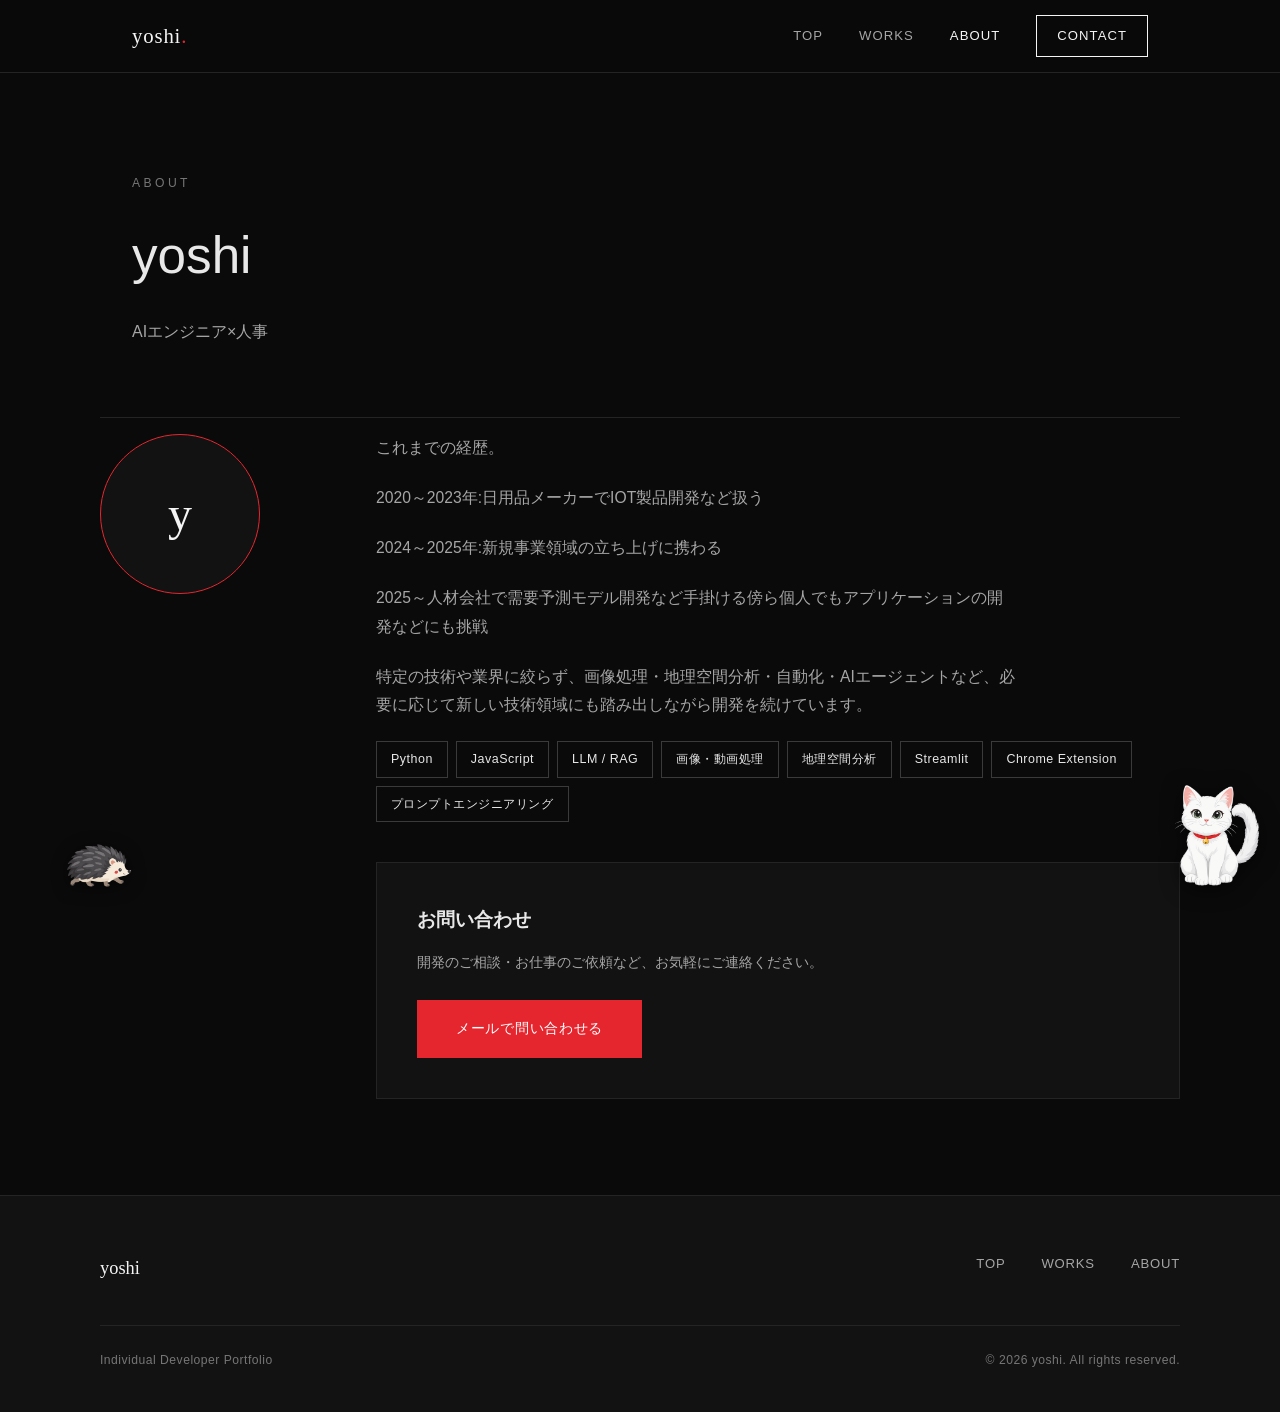
==== about.html @ 1ccfeecd "Redesign: black/white/red theme, cat intro animation, resident cat and walking hedgehog Co-Authored-" ====
<!DOCTYPE html>
<html lang="ja">
<head>
  <meta charset="UTF-8">
  <meta name="viewport" content="width=device-width, initial-scale=1.0">
  <title>About | yoshi Portfolio</title>
  <meta name="description" content="個人開発者yoshiのプロフィール。Web制作からAI/LLM活用ツール、デスクトップアプリ、ブラウザ拡張機能まで、企画から配布までを一人で担当。">
  <meta property="og:type" content="profile">
  <meta property="og:site_name" content="yoshi Portfolio">
  <meta property="og:title" content="About | yoshi Portfolio">
  <meta property="og:description" content="個人開発者yoshiのプロフィール。企画・設計・実装・配布までを一人で担当しています。">
  <meta property="og:locale" content="ja_JP">
  <meta name="twitter:card" content="summary">
  <link rel="icon" type="image/svg+xml" href="assets/favicon.svg">
  <script>try{if(!sessionStorage.getItem('introSeen')&&!matchMedia('(prefers-reduced-motion: reduce)').matches)document.documentElement.classList.add('intro-pending')}catch(e){}</script>
  <link rel="stylesheet" href="assets/style.css">
  <script defer src="assets/main.js"></script>
</head>
<body>

<header>
  <div class="header-inner">
    <a href="index.html" class="logo">yoshi<span class="dot">.</span></a>
    <button class="nav-burger" type="button" aria-label="メニューを開く" aria-expanded="false" aria-controls="site-nav">
      <span></span><span></span>
    </button>
    <nav id="site-nav">
      <a href="index.html" class="nav-link">Top</a>
      <a href="works.html" class="nav-link">Works</a>
      <a href="about.html" class="nav-link active">About</a>
      <a href="about.html#contact" class="nav-cta">Contact</a>
    </nav>
  </div>
</header>

<section class="page-head">
  <div class="eyebrow">About</div>
  <h1>yoshi</h1>
  <p>AIエンジニア×人事</p>
</section>

<section class="about-section">
  <div class="about-inner">
    <div>
      <div class="avatar">y</div>
    </div>
    <div class="about-body">
      <p>これまでの経歴。</p>
      <p>2020～2023年:日用品メーカーでIOT製品開発など扱う</p>
      <p>2024～2025年:新規事業領域の立ち上げに携わる</p>
      <p>2025～人材会社で需要予測モデル開発など手掛ける傍ら個人でもアプリケーションの開発などにも挑戦</p>

      <p>特定の技術や業界に絞らず、画像処理・地理空間分析・自動化・AIエージェントなど、必要に応じて新しい技術領域にも踏み出しながら開発を続けています。</p>

      <div class="skill-row">
        <span class="skill">Python</span>
        <span class="skill">JavaScript</span>
        <span class="skill">LLM / RAG</span>
        <span class="skill">画像・動画処理</span>
        <span class="skill">地理空間分析</span>
        <span class="skill">Streamlit</span>
        <span class="skill">Chrome Extension</span>
        <span class="skill">プロンプトエンジニアリング</span>
      </div>

      <div class="contact-box" id="contact">
        <h3>お問い合わせ</h3>
        <p>開発のご相談・お仕事のご依頼など、お気軽にご連絡ください。</p>
        <a href="mailto:blightlight837@gmail.com" class="btn btn-dark">メールで問い合わせる</a>
      </div>
    </div>
  </div>
</section>

<footer>
  <div class="footer-inner">
    <a href="index.html" class="footer-logo">yoshi</a>
    <nav class="footer-nav">
      <a href="index.html">Top</a>
      <a href="works.html">Works</a>
      <a href="about.html">About</a>
    </nav>
  </div>
  <div class="footer-bottom">
    <span>Individual Developer Portfolio</span>
    <span>&copy; 2026 yoshi. All rights reserved.</span>
  </div>
</footer>

</body>
</html>
---- assets/style.css ----
/* ===== RESET & BASE ===== */
*, *::before, *::after { box-sizing: border-box; margin: 0; padding: 0; }

:root {
  /* Dark theme: --black is the strongest foreground, --paper the page background */
  --black:   #f5f5f5;
  --ink:     #e8e8e8;
  --gray-9:  #d0d0d0;
  --gray-6:  #a6a6a6;
  --gray-4:  #767676;
  --gray-2:  #3a3a3a;
  --gray-1:  #222222;
  --paper:   #0a0a0a;
  --bg:      #121212;
  --line:    #242424;
  --accent:  #e5262f;
  --accent-d:#b81c24;
  color-scheme: dark;
}

html { scroll-behavior: smooth; }

body {
  font-family: 'Helvetica Neue', 'Hiragino Kaku Gothic ProN', 'Noto Sans JP', Meiryo, sans-serif;
  color: var(--ink);
  background: var(--paper);
  line-height: 1.8;
  -webkit-font-smoothing: antialiased;
}

a { color: inherit; text-decoration: none; }
img, video { display: block; max-width: 100%; }
ul { list-style: none; }
.serif { font-family: 'Times New Roman', 'Yu Mincho', 'Hiragino Mincho ProN', serif; }

:focus-visible { outline: 2px solid var(--accent); outline-offset: 3px; }
::selection { background: var(--accent); color: #fff; }

/* ===== SCROLL REVEAL ===== */
.js .reveal { opacity: 0; transform: translateY(24px); transition: opacity .7s ease, transform .7s ease; }
.js .reveal.is-visible { opacity: 1; transform: none; }
@media (prefers-reduced-motion: reduce) {
  html { scroll-behavior: auto; }
  .js .reveal { opacity: 1; transform: none; transition: none; }
  *, *::before, *::after { animation-duration: .01ms !important; transition-duration: .01ms !important; }
}

/* ===== HEADER ===== */
header {
  position: sticky; top: 0; z-index: 100;
  background: rgba(10,10,10,.82);
  backdrop-filter: blur(8px);
  border-bottom: 1px solid var(--line);
}
.header-inner {
  max-width: 1080px; margin: 0 auto; padding: 0 32px;
  height: 72px; display: flex; align-items: center; justify-content: space-between;
}
.logo {
  font-family: 'Times New Roman', serif; font-size: 1.3rem; letter-spacing: .04em;
  color: var(--black);
}
.logo .dot { color: var(--accent); }
nav { display: flex; gap: 36px; align-items: center; }
nav a.nav-link { font-size: .82rem; letter-spacing: .08em; color: var(--gray-6); text-transform: uppercase; transition: color .2s; }
nav a.nav-link:hover, nav a.nav-link.active { color: var(--black); }
nav .nav-cta { border: 1px solid var(--black); color: var(--black); padding: 8px 20px; font-size: .82rem; letter-spacing: .08em; text-transform: uppercase; transition: all .2s; }
nav .nav-cta:hover { background: var(--accent); border-color: var(--accent); color: #fff; }

/* Hamburger (mobile only) */
.nav-burger {
  display: none; background: none; border: 0; cursor: pointer;
  width: 40px; height: 40px; padding: 8px;
  flex-direction: column; justify-content: center; gap: 7px;
}
.nav-burger span { display: block; height: 1.5px; width: 100%; background: var(--black); transition: transform .25s ease, opacity .2s ease; }
.nav-open .nav-burger span:first-child { transform: translateY(4.25px) rotate(45deg); }
.nav-open .nav-burger span:last-child { transform: translateY(-4.25px) rotate(-45deg); }

/* ===== HERO (index) ===== */
.hero { max-width: 1080px; margin: 0 auto; padding: 120px 32px 96px; border-bottom: 1px solid var(--line); }
.hero .eyebrow { font-size: .76rem; letter-spacing: .28em; text-transform: uppercase; color: var(--gray-4); margin-bottom: 26px; }
.hero h1 { font-size: clamp(2.1rem, 5.5vw, 3.6rem); font-weight: 400; line-height: 1.35; margin-bottom: 28px; max-width: 760px; }
.hero h1 b { font-weight: 700; color: var(--accent); }
.hero p { max-width: 560px; color: var(--gray-6); font-size: 1rem; margin-bottom: 40px; }
.hero-actions { display: flex; gap: 18px; flex-wrap: wrap; }

/* ===== BUTTONS ===== */
.btn { display: inline-block; font-size: .9rem; letter-spacing: .05em; padding: 15px 38px; transition: all .2s; border: 1px solid var(--black); }
.btn-dark { background: var(--accent); border-color: var(--accent); color: #fff; }
.btn-dark:hover { background: var(--accent-d); border-color: var(--accent-d); transform: translateY(-2px); }
.btn-outline { background: transparent; color: var(--black); }
.btn-outline:hover { background: var(--black); color: var(--paper); transform: translateY(-2px); }

/* ===== PAGE HEAD (works / about / detail) ===== */
.page-head { max-width: 1080px; margin: 0 auto; padding: 100px 32px 70px; border-bottom: 1px solid var(--line); }
.page-head .eyebrow { font-size: .76rem; letter-spacing: .28em; text-transform: uppercase; color: var(--gray-4); margin-bottom: 26px; }
.page-head h1 { font-size: clamp(2rem, 5vw, 3.2rem); font-weight: 400; line-height: 1.35; margin-bottom: 28px; }
.page-head h1 b { font-weight: 700; color: var(--accent); }
.page-head p { max-width: 620px; color: var(--gray-6); font-size: 1rem; }

/* ===== WORK GRID (works.html / index excerpt) ===== */
.work-grid-section { padding: 64px 32px 100px; }
.work-grid-inner { max-width: 1080px; margin: 0 auto; }
.work-grid {
  display: grid; grid-template-columns: repeat(3, 1fr); gap: 48px 32px;
}
.work-card { display: block; }
.work-card .visual { margin-bottom: 22px; transition: border-color .3s ease; }
.work-card:hover .visual { border-color: var(--accent); }
.work-card .tag-line { font-size: .76rem; letter-spacing: .14em; text-transform: uppercase; color: var(--accent); margin-bottom: 10px; }
.work-card h3 { font-size: 1.12rem; font-weight: 700; margin-bottom: 10px; letter-spacing: .01em; }
.work-card h3::after { content: '\2192'; display: inline-block; margin-left: 8px; opacity: 0; transform: translateX(-6px); transition: opacity .25s ease, transform .25s ease; }
.work-card:hover h3::after, .work-card:focus-visible h3::after { opacity: 1; transform: none; }
.work-card .desc { color: var(--gray-6); font-size: .88rem; margin-bottom: 14px; }
.work-card .tech-row { display: flex; flex-wrap: wrap; gap: 6px; }

/* ===== VISUAL (abstract patterns + photo) ===== */
.visual {
  aspect-ratio: 4 / 3; background: var(--bg); border: 1px solid var(--line);
  position: relative; overflow: hidden;
  display: flex; align-items: flex-end; justify-content: flex-start;
}
.visual .num {
  position: relative; z-index: 1; font-family: 'Times New Roman', serif;
  font-size: clamp(2.6rem, 6vw, 3.6rem); line-height: 1; padding: 20px 24px;
  color: var(--gray-2);
}
.visual.photo { align-items: stretch; justify-content: stretch; }
.visual.photo img { width: 100%; height: 100%; object-fit: cover; filter: grayscale(1) contrast(1.08); transition: filter .5s ease, transform .5s ease; }
.visual.photo video { width: 100%; height: 100%; object-fit: cover; }
.work-card:hover .visual.photo img { filter: grayscale(0) contrast(1.02); transform: scale(1.03); }
.visual.photo .num { position: absolute; left: 0; bottom: 0; color: rgba(255,255,255,.65); text-shadow: 0 1px 6px rgba(0,0,0,.5); }

.visual.p1::after { content: ''; position: absolute; inset: 0; background-image: linear-gradient(var(--gray-1) 1px, transparent 1px), linear-gradient(90deg, var(--gray-1) 1px, transparent 1px); background-size: 28px 28px; opacity: .8; }
.visual.p2::after { content: ''; position: absolute; inset: 0; background-image: repeating-linear-gradient(45deg, var(--gray-2) 0 2px, transparent 2px 18px); opacity: .7; }
.visual.p3::after { content: ''; position: absolute; inset: 0; background-image: radial-gradient(var(--gray-2) 1.5px, transparent 1.5px); background-size: 20px 20px; opacity: .9; }
.visual.p4::after { content: ''; position: absolute; inset: 0; background-image: repeating-radial-gradient(circle at 30% 120%, transparent 0 22px, var(--gray-2) 22px 23px); opacity: .8; }
.visual.p5::after { content: ''; position: absolute; inset: 0; background-image: repeating-linear-gradient(90deg, var(--gray-2) 0 1px, transparent 1px 14px); opacity: .8; }
.visual.p6::after { content: ''; position: absolute; inset: 0; background: repeating-conic-gradient(var(--gray-1) 0% 25%, transparent 0% 50%) 0 0 / 24px 24px; opacity: .9; }
.visual.p7::after { content: ''; position: absolute; inset: 0; background-image: repeating-linear-gradient(-45deg, var(--gray-2) 0 1px, transparent 1px 9px), repeating-linear-gradient(45deg, var(--gray-2) 0 1px, transparent 1px 9px); opacity: .55; }

/* ===== WORK DETAIL ===== */
.detail-section { padding: 56px 32px 60px; }
.detail-inner { max-width: 1080px; margin: 0 auto; }
.detail-item { display: grid; grid-template-columns: 1fr 1fr; gap: 56px; align-items: start; }
.detail-visual .visual { aspect-ratio: 1 / 1; }
.detail-body .work-meta { font-size: .76rem; letter-spacing: .2em; text-transform: uppercase; color: var(--accent); margin-bottom: 18px; }
.detail-body h2 { font-size: clamp(1.6rem, 3.4vw, 2.2rem); font-weight: 700; margin-bottom: 16px; letter-spacing: .01em; }
.detail-body .role { font-size: .84rem; letter-spacing: .04em; color: var(--gray-6); margin-bottom: 24px; }
.detail-body > p { color: var(--gray-6); font-size: .96rem; margin-bottom: 26px; }
.feat-list { margin-bottom: 28px; }
.feat-list li { font-size: .9rem; color: var(--ink); padding: 9px 0 9px 26px; position: relative; border-top: 1px solid var(--line); }
.feat-list li:first-child { border-top: none; }
.feat-list li::before { content: '—'; position: absolute; left: 0; color: var(--accent); }
.tech-row { display: flex; flex-wrap: wrap; gap: 8px; }
.tech { font-size: .73rem; letter-spacing: .04em; color: var(--gray-6); border: 1px solid var(--gray-2); padding: 4px 12px; }

/* PREV / NEXT */
.detail-pager { max-width: 1080px; margin: 0 auto; padding: 0 32px 96px; display: flex; justify-content: space-between; border-top: 1px solid var(--line); padding-top: 32px; margin-top: 24px; }
.detail-pager a { font-size: .82rem; letter-spacing: .06em; color: var(--gray-6); text-transform: uppercase; }
.detail-pager a:hover { color: var(--black); }
.detail-pager .back { text-align: center; }

/* ===== ABOUT ===== */
.about-section { padding: 16px 32px 96px; }
.about-inner { max-width: 1080px; margin: 0 auto; display: grid; grid-template-columns: 220px 1fr; gap: 56px; }
.avatar { width: 160px; height: 160px; border-radius: 50%; background: var(--bg); border: 1px solid var(--accent); color: var(--black); display: flex; align-items: center; justify-content: center; font-family: 'Times New Roman', serif; font-size: 3rem; }
.about-body p { color: var(--gray-6); font-size: .98rem; margin-bottom: 22px; max-width: 640px; }
.skill-row { display: flex; flex-wrap: wrap; gap: 8px; margin-bottom: 40px; }
.skill { font-size: .78rem; letter-spacing: .04em; color: var(--ink); border: 1px solid var(--gray-2); padding: 6px 14px; }
.contact-box { background: var(--bg); border: 1px solid var(--line); padding: 40px; }
.contact-box h3 { font-size: 1.2rem; font-weight: 700; margin-bottom: 12px; }
.contact-box p { color: var(--gray-6); font-size: .9rem; margin-bottom: 24px; }

/* ===== MORE / CTA ===== */
.more { background: var(--bg); border-top: 1px solid var(--line); border-bottom: 1px solid var(--line); padding: 80px 32px; text-align: center; }
.more .inner { max-width: 640px; margin: 0 auto; }
.more h3 { font-size: clamp(1.4rem, 3vw, 1.9rem); font-weight: 400; margin-bottom: 16px; }
.more h3 b { font-weight: 700; color: var(--accent); }
.more p { color: var(--gray-6); margin-bottom: 36px; }

/* ===== FOOTER ===== */
footer { background: var(--bg); border-top: 1px solid var(--line); padding: 56px 32px 40px; }
.footer-inner { max-width: 1080px; margin: 0 auto; display: flex; justify-content: space-between; align-items: flex-start; flex-wrap: wrap; gap: 32px; }
.footer-logo { font-family: 'Times New Roman', serif; font-size: 1.15rem; color: var(--black); }
.footer-nav { display: flex; gap: 36px; flex-wrap: wrap; }
.footer-nav a { font-size: .82rem; letter-spacing: .06em; color: var(--gray-6); text-transform: uppercase; }
.footer-nav a:hover { color: var(--black); }
.footer-bottom { max-width: 1080px; margin: 40px auto 0; padding-top: 24px; border-top: 1px solid var(--line); font-size: .76rem; color: var(--gray-4); letter-spacing: .04em; display: flex; justify-content: space-between; flex-wrap: wrap; gap: 12px; }

/* ===== RESPONSIVE ===== */
@media (max-width: 900px) {
  .work-grid { grid-template-columns: repeat(2, 1fr); }
  .about-inner { grid-template-columns: 1fr; }
  .avatar { margin-bottom: 8px; }
}
@media (max-width: 760px) {
  .nav-burger { display: flex; }
  header nav { position: absolute; top: 72px; left: 0; right: 0; background: rgba(10,10,10,.97); backdrop-filter: blur(8px); border-bottom: 1px solid var(--line); flex-direction: column; align-items: stretch; gap: 0; padding: 8px 24px 24px; display: none; }
  header.nav-open nav { display: flex; }
  header nav a.nav-link { display: block; padding: 14px 0; border-bottom: 1px solid var(--line); font-size: .9rem; }
  header nav .nav-cta { margin-top: 20px; text-align: center; padding: 12px 20px; }
  .hero { padding: 80px 24px 64px; }
  .page-head { padding: 72px 24px 54px; }
  .work-grid-section { padding: 24px 24px 72px; }
  .work-grid { grid-template-columns: 1fr; }
  .detail-item { grid-template-columns: 1fr; gap: 28px; }
  .detail-section { padding: 40px 24px 24px; }
  .detail-pager { padding: 0 24px 72px; }
  .about-section { padding: 8px 24px 72px; }
}

/* ===== CAT: OPENING (claw-sharpening intro) ===== */
/* Covers the page before first paint; main.js swaps it for the animated overlay */
html.intro-pending::after { content: ''; position: fixed; inset: 0; background: var(--paper); z-index: 9998; }
.intro {
  position: fixed; inset: 0; z-index: 9999; background: var(--paper);
  display: flex; justify-content: center; overflow: hidden; cursor: pointer;
  animation: intro-out .6s cubic-bezier(.7,0,.3,1) 2.9s forwards;
}
.intro-stage { position: absolute; top: 14vh; width: 200px; height: 80vh; }
.intro-cat {
  position: absolute; left: 0; top: 0; width: 200px; height: auto;
  transform-origin: 50% 100%;
  animation: intro-cat 2.9s cubic-bezier(.3,.6,.4,1) forwards;
}
.intro-claw {
  position: absolute; top: 16px; width: 3px; height: 0; border-radius: 2px;
  background: linear-gradient(var(--accent), rgba(229,38,47,.15));
  animation: intro-claw 2.9s cubic-bezier(.3,.6,.4,1) forwards;
}
.intro-claw:nth-child(1) { left: 62px; } .intro-claw:nth-child(2) { left: 70px; } .intro-claw:nth-child(3) { left: 78px; }
.intro-claw:nth-child(4) { left: 144px; top: 30px; } .intro-claw:nth-child(5) { left: 152px; top: 30px; } .intro-claw:nth-child(6) { left: 160px; top: 30px; }
.intro-skip { position: absolute; bottom: 28px; font-size: .72rem; letter-spacing: .24em; text-transform: uppercase; color: var(--gray-4); }
.intro.is-done { display: none; }

/* jump in from below, cling, then slip down in jerks */
@keyframes intro-cat {
  0%   { transform: translateY(80vh) scaleY(.9); }
  12%  { transform: translateY(80vh) scaleY(.8); }
  30%  { transform: translateY(-4vh) scaleY(1.08); }
  36%  { transform: translateY(0) scaleY(1); }
  46%  { transform: translateY(0) rotate(0); }
  54%  { transform: translateY(7vh) rotate(-2deg); }
  58%  { transform: translateY(8vh) rotate(1deg); }
  68%  { transform: translateY(17vh) rotate(-2deg); }
  72%  { transform: translateY(18vh) rotate(1deg); }
  84%  { transform: translateY(28vh) rotate(-1deg); }
  100% { transform: translateY(32vh) rotate(0); }
}
@keyframes intro-claw {
  0%, 46% { height: 0; }
  54% { height: 7vh; }  58% { height: 8vh; }
  68% { height: 17vh; } 72% { height: 18vh; }
  84% { height: 28vh; } 100% { height: 32vh; }
}
@keyframes intro-out { to { transform: translateY(-100%); } }

/* ===== CAT: RESIDENT (bottom-right, tail follows scroll) ===== */
.cat-dock {
  position: fixed; right: 12px; bottom: 6px; z-index: 90; width: 120px;
  pointer-events: none; filter: drop-shadow(0 4px 10px rgba(0,0,0,.6));
}
.cat-dock img { display: block; width: 100%; height: auto; }
.cat-dock .tail { position: absolute; inset: 0; transform-origin: 75% 71%; }
.cat-dock .body { position: relative; }
@media (max-width: 760px) { .cat-dock { width: 76px; right: 6px; bottom: 4px; } }

/* ===== HEDGEHOG (walks along the bottom edge) ===== */
.hedgehog {
  position: fixed; left: 0; bottom: 4px; z-index: 89; width: 100px;
  pointer-events: none; transform-origin: 50% 50%;
  filter: drop-shadow(0 3px 8px rgba(0,0,0,.6));
}
.hedgehog img { display: block; width: 100%; height: auto; }
.hedgehog .f2 { position: absolute; inset: 0; opacity: 0; }
/* alternate the two walking frames */
.hedgehog.walking .f1 { animation: hh-f1 .36s steps(1) infinite; }
.hedgehog.walking .f2 { animation: hh-f2 .36s steps(1) infinite; }
@keyframes hh-f1 { 0% { opacity: 1; } 50% { opacity: 0; } }
@keyframes hh-f2 { 0% { opacity: 0; } 50% { opacity: 1; } }
@media (max-width: 760px) { .hedgehog { width: 72px; bottom: 2px; } }
@media (prefers-reduced-motion: reduce) { .intro { display: none; } }
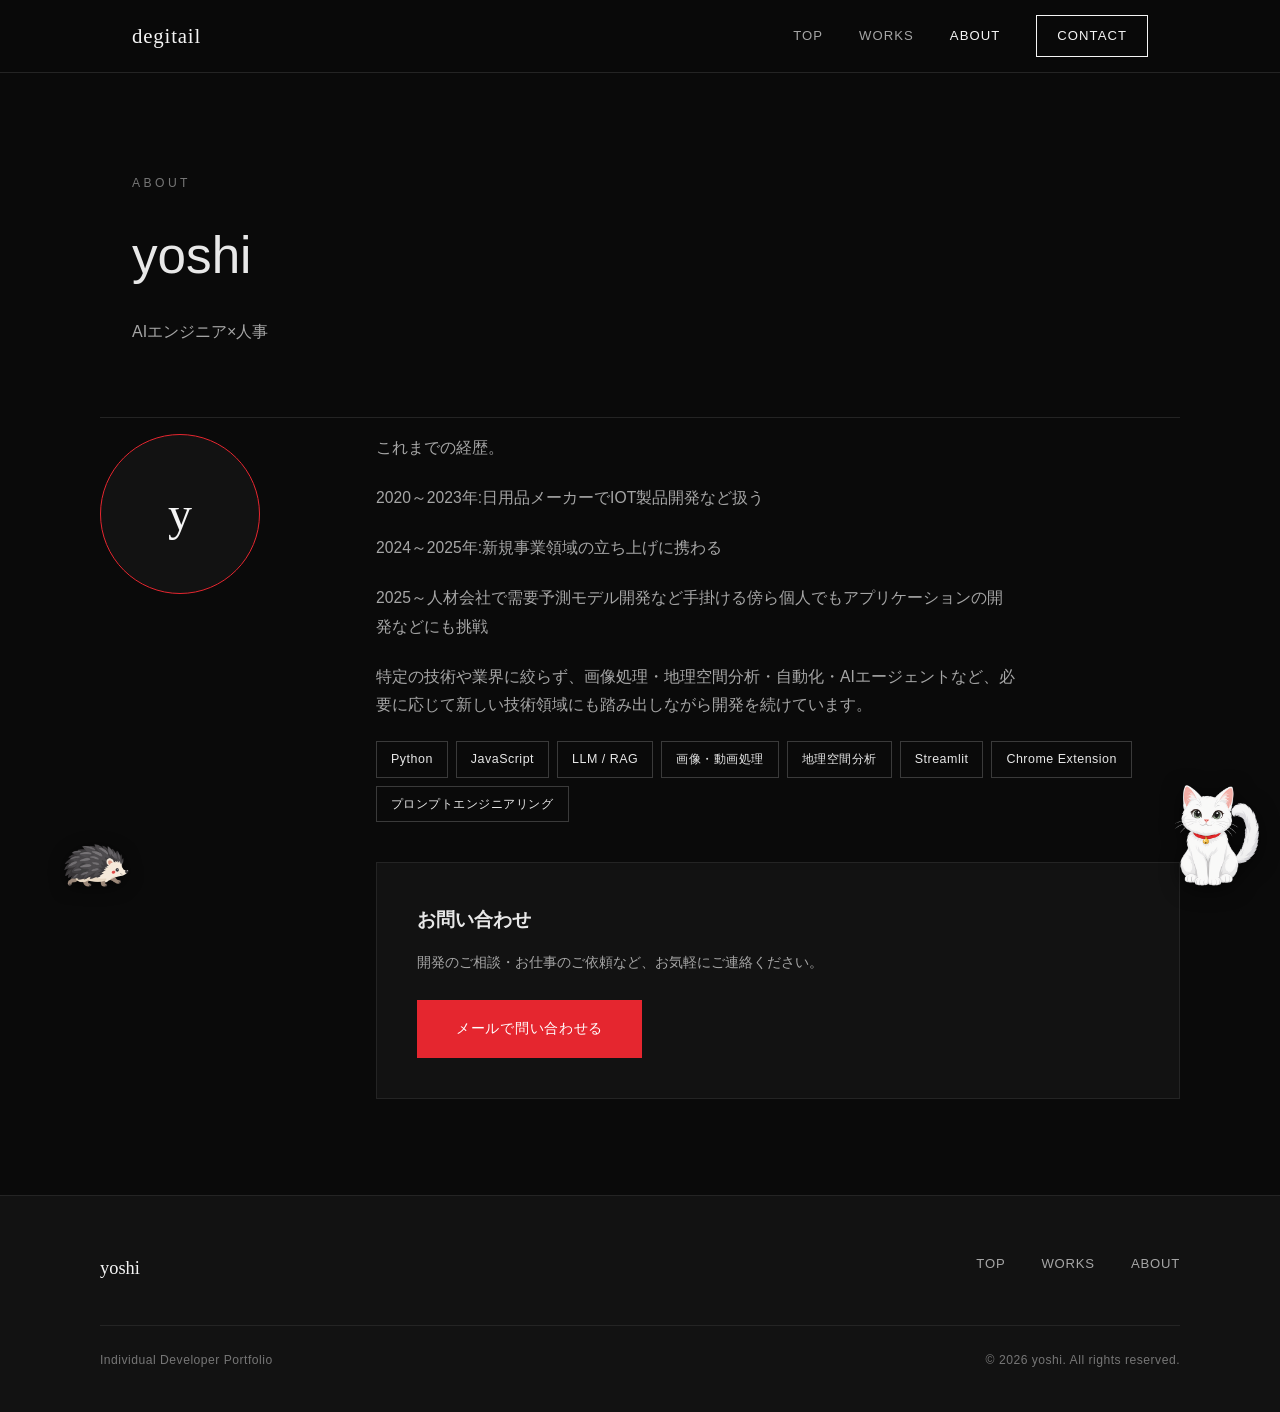
==== commit 2e89cfcd: "Replace Work 04/06 with manga translator and aquarium, rename logo to degitail - Work 04: 漫画原稿の吹き出し翻" ====
--- a/about.html
+++ b/about.html
@@ -20,7 +20,7 @@
 
 <header>
   <div class="header-inner">
-    <a href="index.html" class="logo">yoshi<span class="dot">.</span></a>
+    <a href="index.html" class="logo">degitail</a>
     <button class="nav-burger" type="button" aria-label="メニューを開く" aria-expanded="false" aria-controls="site-nav">
       <span></span><span></span>
     </button>
--- a/assets/style.css
+++ b/assets/style.css
@@ -145,6 +145,8 @@
 .detail-inner { max-width: 1080px; margin: 0 auto; }
 .detail-item { display: grid; grid-template-columns: 1fr 1fr; gap: 56px; align-items: start; }
 .detail-visual .visual { aspect-ratio: 1 / 1; }
+.detail-visual .visual:has(video) { aspect-ratio: 16 / 9; }
+.detail-visual .visual.photo video { object-fit: contain; background: #000; }
 .detail-body .work-meta { font-size: .76rem; letter-spacing: .2em; text-transform: uppercase; color: var(--accent); margin-bottom: 18px; }
 .detail-body h2 { font-size: clamp(1.6rem, 3.4vw, 2.2rem); font-weight: 700; margin-bottom: 16px; letter-spacing: .01em; }
 .detail-body .role { font-size: .84rem; letter-spacing: .04em; color: var(--gray-6); margin-bottom: 24px; }
@@ -282,3 +284,32 @@
 @keyframes hh-f2 { 0% { opacity: 0; } 50% { opacity: 1; } }
 @media (max-width: 760px) { .hedgehog { width: 72px; bottom: 2px; } }
 @media (prefers-reduced-motion: reduce) { .intro { display: none; } }
+
+/* ===== HERO BUTTONS: crumble away on a long hover =====
+   The hover sits on the wrapper so the button can move/clip without losing hover. */
+.crumble { display: inline-block; position: relative; }
+@media (hover: hover) and (prefers-reduced-motion: no-preference) {
+  .crumble:hover .btn { animation: crumble 3.4s cubic-bezier(.55,0,.9,.6) 1.2s forwards; }
+  .crumble::before, .crumble::after {
+    content: ''; position: absolute; bottom: 12%; width: 6px; height: 6px;
+    background: var(--accent); opacity: 0; pointer-events: none;
+  }
+  .crumble::before { left: 24%; }
+  .crumble::after { right: 30%; width: 4px; height: 4px; }
+  .crumble:hover::before { animation: crumble-chip 1.3s ease-in 2.4s forwards; }
+  .crumble:hover::after { animation: crumble-chip 1.1s ease-in 3s forwards; }
+}
+@keyframes crumble {
+  0%  { clip-path: polygon(0 0,25% 0,50% 0,75% 0,100% 0,100% 50%,100% 100%,75% 100%,50% 100%,25% 100%,0 100%,0 50%); transform: none; filter: none; opacity: 1; }
+  6%  { transform: translate(-1px,0) rotate(-.4deg); }
+  12% { transform: translate(1px,0) rotate(.4deg); }
+  18% { transform: translate(-1px,1px) rotate(-.2deg); }
+  24% { clip-path: polygon(0 0,25% 0,50% 0,75% 0,100% 0,100% 50%,100% 100%,75% 100%,50% 100%,25% 100%,0 100%,0 50%); transform: translate(1px,0); }
+  45% { clip-path: polygon(4% 12%,25% 0,52% 9%,75% 0,96% 7%,100% 55%,98% 100%,75% 93%,50% 100%,22% 95%,0 100%,3% 44%); transform: translateY(1px) rotate(-.6deg); }
+  70% { clip-path: polygon(14% 42%,30% 22%,48% 38%,70% 18%,86% 36%,92% 62%,90% 100%,72% 88%,50% 100%,28% 90%,8% 100%,12% 62%); transform: translateY(5px) rotate(1.5deg); filter: blur(.3px); opacity: .85; }
+  100% { clip-path: polygon(30% 92%,38% 86%,50% 90%,62% 86%,70% 92%,72% 96%,70% 100%,60% 100%,50% 100%,40% 100%,30% 100%,28% 96%); transform: translateY(16px) rotate(4deg); filter: blur(2px); opacity: 0; }
+}
+@keyframes crumble-chip {
+  0%   { opacity: 1; transform: none; }
+  100% { opacity: 0; transform: translate(-6px,48px) rotate(200deg); }
+}
